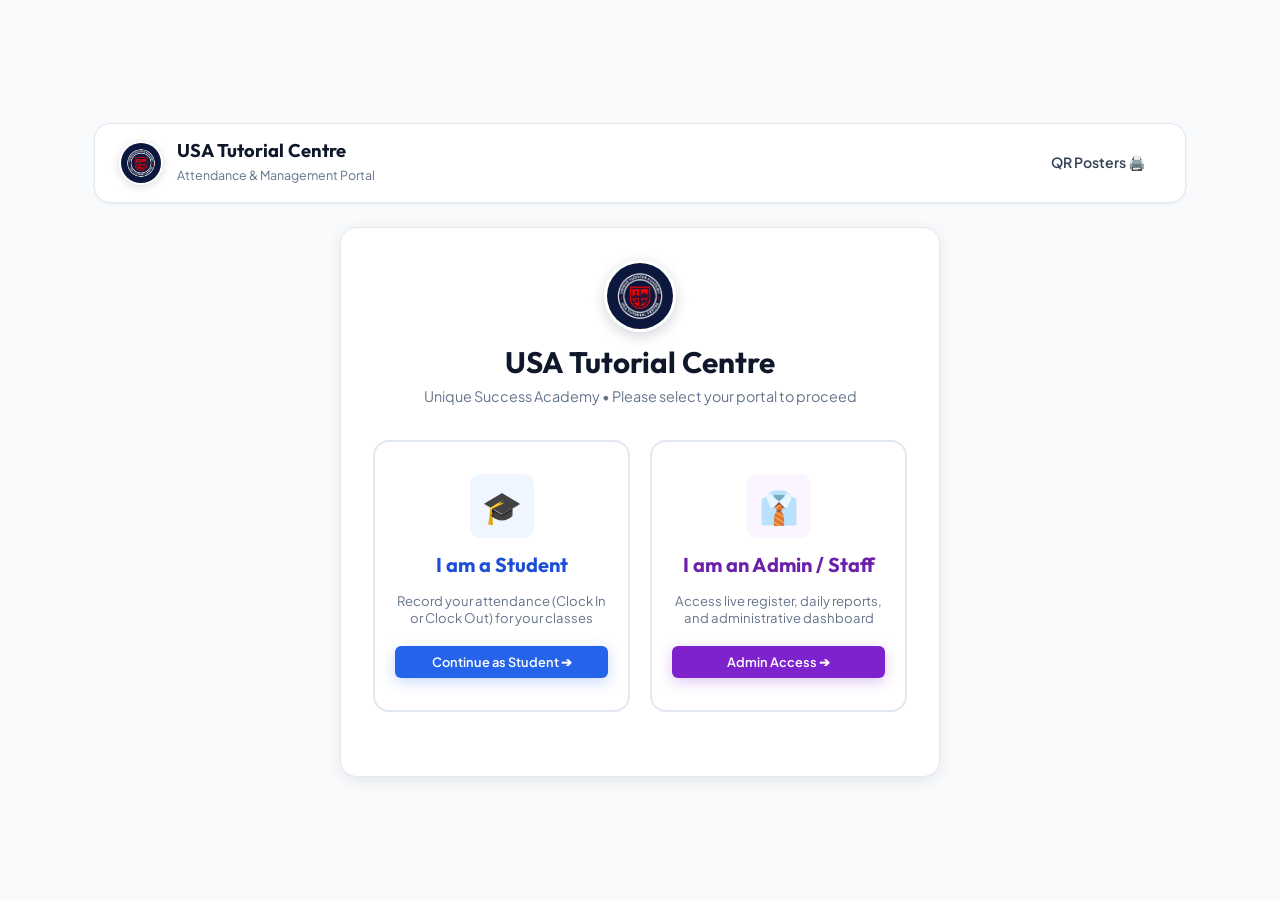
==== public/index.html @ 09212513 "feat: configure USA Tutorial Centre attendance platform for Render hosting" ====
<!DOCTYPE html>
<html lang="en">
<head>
    <meta charset="UTF-8">
    <meta name="viewport" content="width=device-width, initial-scale=1.0">
    <title>Portal Access | USA Tutorial Centre</title>
    <link rel="icon" type="image/png" href="images/logo.png">
    <link rel="stylesheet" href="css/style.css">
</head>
<body>
    <div class="app-container" style="justify-content: center; min-height: 90vh;">
        <!-- Header -->
        <header class="header-nav" style="margin-bottom: 1.5rem;">
            <div class="brand">
                <img src="images/logo.png" alt="USA Tutorial Centre" class="brand-logo-img">
                <div class="brand-info">
                    <h1 id="centreNameDisplay">USA Tutorial Centre</h1>
                    <span>Attendance & Management Portal</span>
                </div>
            </div>
            <nav class="nav-links">
                <a href="qr-posters.html" class="nav-link">QR Posters 🖨️</a>
            </nav>
        </header>

        <!-- Main Role Selection Screen -->
        <main class="clean-card" style="max-width: 600px; margin: 0 auto; width: 100%; text-align: center;">
            <div class="page-header" style="margin-bottom: 1.5rem;">
                <img src="images/logo.png" alt="USA Tutorial Centre" class="brand-logo-lg">
                <h2 class="page-title" style="font-size: 1.85rem;">USA Tutorial Centre</h2>
                <p class="page-subtitle">Unique Success Academy • Please select your portal to proceed</p>
                <div id="branchBanner" style="display: none; margin-top: 0.75rem; padding: 0.4rem 1.1rem; border-radius: 9999px; background: var(--blue-50); color: var(--blue-700); font-weight: 600; font-size: 0.88rem; border: 1px solid var(--blue-200); align-items: center; justify-content: center; gap: 0.4rem;">
                    <span>📍</span> <span id="branchBannerText">Popoola Branch</span>
                </div>
            </div>

            <div class="role-choice-grid">
                <!-- Student Role Button -->
                <div class="role-card-btn btn-student-role" id="btnStudentRole">
                    <div class="role-icon-lg" style="background: var(--blue-50); color: var(--blue-600);">
                        🎓
                    </div>
                    <div class="role-title" style="color: var(--blue-700);">I am a Student</div>
                    <div class="role-desc">Record your attendance (Clock In or Clock Out) for your classes</div>
                    <span class="btn btn-primary btn-sm" style="margin-top: 0.5rem; width: 100%;">
                        Continue as Student ➔
                    </span>
                </div>

                <!-- Staff Role Button -->
                <div class="role-card-btn btn-staff-role" id="btnStaffRole">
                    <div class="role-icon-lg" style="background: var(--purple-50); color: var(--purple-700);">
                        👔
                    </div>
                    <div class="role-title" style="color: var(--purple-800);">I am an Admin / Staff</div>
                    <div class="role-desc">Access live register, daily reports, and administrative dashboard</div>
                    <span class="btn btn-purple btn-sm" style="margin-top: 0.5rem; width: 100%;">
                        Admin Access ➔
                    </span>
                </div>
            </div>

            <!-- Student Action Choice Modal (Clock-In vs Clock-Out) -->
            <div id="studentChoiceModal" class="modal-backdrop">
                <div class="modal-content" style="text-align: center;">
                    <div class="modal-header">
                        <h3 class="modal-title">Student Attendance</h3>
                        <button type="button" class="modal-close" id="closeStudentModal">&times;</button>
                    </div>
                    <p style="color: var(--text-muted); font-size: 0.88rem; margin-bottom: 1.5rem;">
                        Are you arriving at USA Tutorial Centre or heading home?
                    </p>
                    <div style="display: flex; flex-direction: column; gap: 0.85rem;">
                        <a href="clock-in.html" id="linkClockIn" class="btn btn-clockin btn-block" style="font-size: 1rem; padding: 0.85rem;">
                            🟢 Clock In (Arrival)
                        </a>
                        <a href="clock-out.html" id="linkClockOut" class="btn btn-clockout btn-block" style="font-size: 1rem; padding: 0.85rem;">
                            🔴 Clock Out (Departure)
                        </a>
                    </div>
                </div>
            </div>

            <!-- Admin / Staff Login & Password Setup Modal -->
            <div id="staffModal" class="modal-backdrop">
                <div class="modal-content" style="text-align: left;">
                    <div class="modal-header">
                        <div style="display: flex; align-items: center; gap: 0.65rem;">
                            <img src="images/logo.png" alt="Logo" style="width: 32px; height: 32px; border-radius: 50%; object-fit: cover;">
                            <h3 class="modal-title" style="color: var(--purple-800); font-size: 1.15rem;">Admin Access</h3>
                        </div>
                        <button type="button" class="modal-close" id="closeStaffModal">&times;</button>
                    </div>

                    <!-- Setup Banner (Shown if no admin exists yet) -->
                    <div id="setupBanner" class="badge-setup" style="display: none; width: 100%; justify-content: center;">
                        <span>🔒 Setup Required: Create your Admin password below</span>
                    </div>

                    <!-- Tabs: Sign In vs Create Password -->
                    <div class="auth-tabs" id="authTabs">
                        <button type="button" class="auth-tab-btn active" id="tabSignIn">Sign In</button>
                        <button type="button" class="auth-tab-btn" id="tabCreatePassword">Create Admin Password</button>
                    </div>

                    <div id="staffError" class="alert alert-danger" style="display: none;"></div>
                    <div id="staffSuccess" class="alert alert-success" style="display: none;"></div>

                    <!-- TAB 1: Sign In Form -->
                    <form id="staffLoginForm">
                        <div class="form-group">
                            <label class="form-label" for="staffUsername">Username or Full Name</label>
                            <input type="text" id="staffUsername" class="form-control" placeholder="e.g. admin" required autofocus>
                        </div>

                        <div class="form-group">
                            <label class="form-label" for="staffPassword">Password</label>
                            <div class="password-input-wrap">
                                <input type="password" id="staffPassword" class="form-control" placeholder="Enter your password" required>
                                <button type="button" class="password-toggle-btn" id="toggleLoginPass" title="Show / hide password">👁️</button>
                            </div>
                        </div>

                        <button type="submit" id="staffSubmitBtn" class="btn btn-purple btn-block" style="margin-top: 1.25rem;">
                            Sign In to Dashboard ➔
                        </button>
                    </form>

                    <!-- TAB 2: Create Admin Password Form -->
                    <form id="createPasswordForm" style="display: none;">
                        <p style="font-size: 0.82rem; color: var(--text-muted); margin-bottom: 1rem;">
                            Set up your administrator credentials to securely access the USA Tutorial Centre dashboard.
                        </p>

                        <div class="form-group">
                            <label class="form-label" for="createFullName">Administrator Full Name</label>
                            <input type="text" id="createFullName" class="form-control" placeholder="e.g. Eleanor Vance" required>
                        </div>

                        <div class="form-group">
                            <label class="form-label" for="createUsername">Choose Admin Username</label>
                            <input type="text" id="createUsername" class="form-control" placeholder="e.g. admin" required minlength="3">
                        </div>

                        <div class="form-group">
                            <label class="form-label" for="createPassword">Create Password (Min. 6 characters)</label>
                            <div class="password-input-wrap">
                                <input type="password" id="createPassword" class="form-control" placeholder="Create a strong password" required minlength="6">
                                <button type="button" class="password-toggle-btn" id="toggleCreatePass" title="Show / hide password">👁️</button>
                            </div>
                            <div class="password-help-text">Password must be at least 6 characters.</div>
                        </div>

                        <div class="form-group">
                            <label class="form-label" for="createRole">Role</label>
                            <select id="createRole" class="form-control" required>
                                <option value="Director">Director / Principal</option>
                                <option value="Admin">Administrator</option>
                                <option value="Secretary">Secretary</option>
                            </select>
                        </div>

                        <button type="submit" id="createSubmitBtn" class="btn btn-purple btn-block" style="margin-top: 1.25rem;">
                            Create Password & Access Dashboard ➔
                        </button>
                    </form>
                </div>
            </div>
        </main>
    </div>

    <script>
        document.addEventListener("DOMContentLoaded", () => {
            const btnStudentRole = document.getElementById("btnStudentRole");
            const btnStaffRole = document.getElementById("btnStaffRole");
            const studentChoiceModal = document.getElementById("studentChoiceModal");
            const closeStudentModal = document.getElementById("closeStudentModal");
            const staffModal = document.getElementById("staffModal");
            const closeStaffModal = document.getElementById("closeStaffModal");
            const staffLoginForm = document.getElementById("staffLoginForm");
            const createPasswordForm = document.getElementById("createPasswordForm");
            const staffError = document.getElementById("staffError");
            const staffSuccess = document.getElementById("staffSuccess");
            const staffSubmitBtn = document.getElementById("staffSubmitBtn");
            const createSubmitBtn = document.getElementById("createSubmitBtn");
            const centreNameDisplay = document.getElementById("centreNameDisplay");
            const setupBanner = document.getElementById("setupBanner");

            const tabSignIn = document.getElementById("tabSignIn");
            const tabCreatePassword = document.getElementById("tabCreatePassword");
            const toggleLoginPass = document.getElementById("toggleLoginPass");
            const toggleCreatePass = document.getElementById("toggleCreatePass");
            const staffPassword = document.getElementById("staffPassword");
            const createPassword = document.getElementById("createPassword");

            let hasAdminAccount = false;

            // Password eye toggles
            function setupPasswordToggle(btn, input) {
                btn.addEventListener("click", () => {
                    if (input.type === "password") {
                        input.type = "text";
                        btn.textContent = "🙈";
                    } else {
                        input.type = "password";
                        btn.textContent = "👁️";
                    }
                });
            }
            setupPasswordToggle(toggleLoginPass, staffPassword);
            setupPasswordToggle(toggleCreatePass, createPassword);

            // Tab switching
            function switchTab(tab) {
                clearAlerts();
                if (tab === "signin") {
                    tabSignIn.classList.add("active");
                    tabCreatePassword.classList.remove("active");
                    staffLoginForm.style.display = "block";
                    createPasswordForm.style.display = "none";
                    document.getElementById("staffUsername").focus();
                } else {
                    tabCreatePassword.classList.add("active");
                    tabSignIn.classList.remove("active");
                    createPasswordForm.style.display = "block";
                    staffLoginForm.style.display = "none";
                    document.getElementById("createFullName").focus();
                }
            }
            tabSignIn.addEventListener("click", () => switchTab("signin"));
            tabCreatePassword.addEventListener("click", () => switchTab("create"));

            function getApiUrl(endpoint) {
                if (!endpoint.startsWith('/')) endpoint = '/' + endpoint;
                if (window.location.port === "5000") return endpoint;
                const host = window.location.hostname && window.location.hostname !== "" ? window.location.hostname : "127.0.0.1";
                return `http://${host}:5000${endpoint}`;
            }

            // Check admin status
            async function checkAdminStatus() {
                try {
                    const res = await fetch(getApiUrl("/api/admin/auth-status"));
                    const data = await res.json();
                    hasAdminAccount = data.has_admin;
                    if (data.centre_name && centreNameDisplay) {
                        centreNameDisplay.textContent = data.centre_name;
                    }
                    if (!hasAdminAccount) {
                        setupBanner.style.display = "flex";
                        switchTab("create");
                    } else {
                        setupBanner.style.display = "none";
                        switchTab("signin");
                    }
                } catch (e) {
                    console.error("Failed checking auth status:", e);
                }
            }
            checkAdminStatus();

            // Handle branch from QR Code scan
            const urlParams = new URLSearchParams(window.location.search);
            const branchParam = urlParams.get("branch");
            if (branchParam) {
                localStorage.setItem("tutorial_student_branch", branchParam);
                const branchBanner = document.getElementById("branchBanner");
                const branchBannerText = document.getElementById("branchBannerText");
                if (branchBanner && branchBannerText) {
                    branchBannerText.textContent = `Welcome to ${branchParam}`;
                    branchBanner.style.display = "inline-flex";
                }
                const linkClockIn = document.getElementById("linkClockIn");
                const linkClockOut = document.getElementById("linkClockOut");
                if (linkClockIn) linkClockIn.href = `clock-in.html?branch=${encodeURIComponent(branchParam)}`;
                if (linkClockOut) linkClockOut.href = `clock-out.html?branch=${encodeURIComponent(branchParam)}`;
            }

            function clearAlerts() {
                staffError.style.display = "none";
                staffSuccess.style.display = "none";
            }

            function showError(msg) {
                staffError.textContent = msg;
                staffError.style.display = "flex";
                staffSuccess.style.display = "none";
            }

            function showSuccess(msg) {
                staffSuccess.textContent = msg;
                staffSuccess.style.display = "flex";
                staffError.style.display = "none";
            }

            // Modals
            btnStudentRole.addEventListener("click", () => {
                studentChoiceModal.classList.add("open");
            });

            closeStudentModal.addEventListener("click", () => {
                studentChoiceModal.classList.remove("open");
            });

            btnStaffRole.addEventListener("click", () => {
                staffModal.classList.add("open");
                clearAlerts();
                checkAdminStatus();
            });

            closeStaffModal.addEventListener("click", () => {
                staffModal.classList.remove("open");
            });

            // Handle Sign In with Password
            staffLoginForm.addEventListener("submit", async (e) => {
                e.preventDefault();
                clearAlerts();
                const username = document.getElementById("staffUsername").value.trim();
                const password = staffPassword.value.trim();

                if (!username || !password) {
                    showError("Please enter your username and password.");
                    return;
                }

                staffSubmitBtn.disabled = true;
                staffSubmitBtn.textContent = "Verifying Password...";

                try {
                    const res = await fetch(getApiUrl("/api/admin/login"), {
                        method: "POST",
                        headers: { "Content-Type": "application/json" },
                        body: JSON.stringify({ username, password })
                    });

                    const data = await res.json();
                    if (res.ok && data.success) {
                        sessionStorage.setItem("admin_auth_token", data.token);
                        sessionStorage.setItem("staff_name", data.staff_name);
                        sessionStorage.setItem("staff_role", data.staff_role);
                        sessionStorage.setItem("admin_username", data.username || username);
                        window.location.href = "admin.html";
                    } else {
                        showError(data.message || "Invalid username or password.");
                        staffSubmitBtn.disabled = false;
                        staffSubmitBtn.textContent = "Sign In to Dashboard ➔";
                    }
                } catch (err) {
                    console.error("Login error:", err);
                    showError("Could not connect to backend server. Ensure 'py server.py' is running on port 5000.");
                    staffSubmitBtn.disabled = false;
                    staffSubmitBtn.textContent = "Sign In to Dashboard ➔";
                }
            });

            // Handle Create Admin Password
            createPasswordForm.addEventListener("submit", async (e) => {
                e.preventDefault();
                clearAlerts();
                const full_name = document.getElementById("createFullName").value.trim();
                const username = document.getElementById("createUsername").value.trim();
                const password = createPassword.value.trim();
                const role = document.getElementById("createRole").value.trim();

                if (!full_name || !username || !password) {
                    showError("Please complete all fields.");
                    return;
                }

                if (password.length < 6) {
                    showError("Password must be at least 6 characters long.");
                    return;
                }

                createSubmitBtn.disabled = true;
                createSubmitBtn.textContent = "Creating Password...";

                try {
                    const res = await fetch(getApiUrl("/api/admin/create-password"), {
                        method: "POST",
                        headers: { "Content-Type": "application/json" },
                        body: JSON.stringify({ full_name, username, password, role })
                    });

                    const data = await res.json();
                    if (res.ok && data.success) {
                        showSuccess("Password created! Logging you in...");
                        sessionStorage.setItem("admin_auth_token", data.token);
                        sessionStorage.setItem("staff_name", data.staff_name);
                        sessionStorage.setItem("staff_role", data.staff_role);
                        sessionStorage.setItem("admin_username", data.username || username);
                        setTimeout(() => {
                            window.location.href = "admin.html";
                        }, 800);
                    } else {
                        showError(data.message || "Failed to create admin password.");
                        createSubmitBtn.disabled = false;
                        createSubmitBtn.textContent = "Create Password & Access Dashboard ➔";
                    }
                } catch (err) {
                    console.error("Create password error:", err);
                    showError("Could not connect to backend server. Ensure 'py server.py' is running on port 5000.");
                    createSubmitBtn.disabled = false;
                    createSubmitBtn.textContent = "Create Password & Access Dashboard ➔";
                }
            });
        });
    </script>
</body>
</html>
---- public/css/style.css ----
/* ==========================================================================
   TUTORIAL CENTRE ATTENDANCE SYSTEM - CLEAN PROFESSIONAL DESIGN
   Clean Palette: White, Royal Blue, Imperial Purple, Classic Red & Variants
   ========================================================================== */

@import url('https://fonts.googleapis.com/css2?family=Outfit:wght@400;500;600;700;800&family=Plus+Jakarta+Sans:wght@400;500;600;700&family=JetBrains+Mono:wght@400;600&display=swap');

:root {
    /* Base Neutral Palette */
    --bg-page: #f8fafc;
    --bg-surface: #ffffff;
    --bg-subtle: #f1f5f9;
    --bg-muted: #e2e8f0;
    
    /* Text Colors */
    --text-main: #0f172a;
    --text-body: #334155;
    --text-muted: #64748b;
    --text-light: #ffffff;

    /* Blue Variants (Primary) */
    --blue-50: #eff6ff;
    --blue-100: #dbeafe;
    --blue-500: #3b82f6;
    --blue-600: #2563eb;
    --blue-700: #1d4ed8;
    --blue-900: #1e3a8a;
    --primary: var(--blue-600);
    --primary-hover: var(--blue-700);
    --primary-bg: var(--blue-50);

    /* Purple Variants (Secondary / Staff / Accents) */
    --purple-50: #faf5ff;
    --purple-100: #f3e8ff;
    --purple-500: #a855f7;
    --purple-600: #9333ea;
    --purple-700: #7e22ce;
    --purple-800: #6b21a8;
    --purple-900: #581c87;
    --purple-accent: var(--purple-700);

    /* Red Variants (Clock-Out / Actions) */
    --red-50: #fef2f2;
    --red-100: #fee2e2;
    --red-500: #ef4444;
    --red-600: #dc2626;
    --red-700: #b91c1c;
    --danger: var(--red-600);
    --danger-hover: var(--red-700);

    /* Borders & Shadows */
    --border-color: #e2e8f0;
    --border-focus: var(--blue-600);
    --shadow-sm: 0 1px 3px rgba(15, 23, 42, 0.06);
    --shadow-md: 0 4px 16px rgba(15, 23, 42, 0.08);
    --shadow-lg: 0 10px 30px rgba(15, 23, 42, 0.12);
    --shadow-blue: 0 4px 14px rgba(37, 99, 235, 0.25);
    --shadow-red: 0 4px 14px rgba(220, 38, 38, 0.25);
    --shadow-purple: 0 4px 14px rgba(126, 34, 206, 0.25);

    /* Radii & Typography */
    --radius-sm: 6px;
    --radius-md: 10px;
    --radius-lg: 16px;
    --radius-full: 9999px;

    --font-heading: 'Outfit', sans-serif;
    --font-body: 'Plus Jakarta Sans', -apple-system, BlinkMacSystemFont, sans-serif;
    --font-mono: 'JetBrains Mono', monospace;

    --transition: 0.2s cubic-bezier(0.4, 0, 0.2, 1);
}

/* Reset & Global */
*, *::before, *::after {
    box-sizing: border-box;
    margin: 0;
    padding: 0;
}

body {
    font-family: var(--font-body);
    background-color: var(--bg-page);
    color: var(--text-body);
    min-height: 100vh;
    display: flex;
    flex-direction: column;
    line-height: 1.5;
    -webkit-font-smoothing: antialiased;
}

/* App Container */
.app-container {
    width: 100%;
    max-width: 1140px;
    margin: 0 auto;
    padding: 1.5rem;
    flex: 1;
    display: flex;
    flex-direction: column;
}

.portal-container {
    max-width: 480px;
    margin: auto;
    width: 100%;
    padding: 1rem 0;
}

/* Header Navbar */
.header-nav {
    display: flex;
    justify-content: space-between;
    align-items: center;
    padding: 1rem 1.5rem;
    background: var(--bg-surface);
    border: 1px solid var(--border-color);
    border-radius: var(--radius-lg);
    box-shadow: var(--shadow-sm);
    margin-bottom: 2rem;
}

.brand {
    display: flex;
    align-items: center;
    gap: 0.85rem;
    text-decoration: none;
    color: var(--text-main);
}

.brand-icon {
    width: 40px;
    height: 40px;
    border-radius: var(--radius-md);
    background: var(--blue-600);
    color: var(--text-light);
    display: flex;
    align-items: center;
    justify-content: center;
    font-size: 1.25rem;
    font-weight: bold;
}

.brand-info h1 {
    font-family: var(--font-heading);
    font-size: 1.15rem;
    font-weight: 700;
    color: var(--text-main);
    line-height: 1.2;
}

.brand-info span {
    font-size: 0.78rem;
    color: var(--text-muted);
}

.nav-links {
    display: flex;
    align-items: center;
    gap: 0.6rem;
}

.nav-link {
    color: var(--text-body);
    text-decoration: none;
    font-size: 0.88rem;
    font-weight: 600;
    padding: 0.5rem 0.9rem;
    border-radius: var(--radius-md);
    transition: var(--transition);
    border: 1px solid transparent;
}

.nav-link:hover {
    background: var(--blue-50);
    color: var(--blue-700);
}

.nav-link.badge-admin {
    background: var(--purple-50);
    color: var(--purple-800);
    border: 1px solid var(--purple-100);
}

.nav-link.badge-admin:hover {
    background: var(--purple-700);
    color: var(--text-light);
}

/* Clean Cards */
.clean-card {
    background: var(--bg-surface);
    border: 1px solid var(--border-color);
    border-radius: var(--radius-lg);
    padding: 2rem;
    box-shadow: var(--shadow-md);
}

.clean-card.border-blue {
    border-top: 4px solid var(--blue-600);
}

.clean-card.border-red {
    border-top: 4px solid var(--red-600);
}

.clean-card.border-purple {
    border-top: 4px solid var(--purple-700);
}

/* Digital Clock Widget */
.clock-widget {
    background: var(--bg-surface);
    border: 1px solid var(--border-color);
    border-radius: var(--radius-md);
    padding: 1.1rem;
    text-align: center;
    margin-bottom: 1.5rem;
    box-shadow: var(--shadow-sm);
}

.digital-time {
    font-family: var(--font-mono);
    font-size: 2.1rem;
    font-weight: 700;
    color: var(--text-main);
    letter-spacing: 0.02em;
}

.digital-date {
    font-size: 0.82rem;
    color: var(--text-muted);
    font-weight: 600;
    text-transform: uppercase;
    letter-spacing: 0.05em;
    margin-top: 0.2rem;
}

.status-tag {
    display: inline-flex;
    align-items: center;
    gap: 0.4rem;
    padding: 0.25rem 0.75rem;
    border-radius: var(--radius-full);
    font-size: 0.72rem;
    font-weight: 700;
    margin-top: 0.6rem;
}

.status-tag.tag-in {
    background: var(--blue-50);
    color: var(--blue-700);
    border: 1px solid var(--blue-100);
}

.status-tag.tag-out {
    background: var(--red-50);
    color: var(--red-700);
    border: 1px solid var(--red-100);
}

/* Titles */
.page-header {
    text-align: center;
    margin-bottom: 1.75rem;
}

.page-title {
    font-family: var(--font-heading);
    font-size: 1.65rem;
    font-weight: 700;
    color: var(--text-main);
    line-height: 1.25;
}

.page-subtitle {
    font-size: 0.9rem;
    color: var(--text-muted);
    margin-top: 0.35rem;
}

/* Forms & Inputs */
.form-group {
    margin-bottom: 1.2rem;
}

.form-label {
    display: flex;
    justify-content: space-between;
    font-size: 0.85rem;
    font-weight: 600;
    color: var(--text-main);
    margin-bottom: 0.35rem;
}

.form-control {
    width: 100%;
    background: var(--bg-surface);
    border: 1px solid var(--border-color);
    border-radius: var(--radius-md);
    padding: 0.75rem 0.9rem;
    color: var(--text-main);
    font-size: 0.95rem;
    font-family: inherit;
    transition: var(--transition);
}

.form-control:focus {
    outline: none;
    border-color: var(--border-focus);
    box-shadow: 0 0 0 3px rgba(37, 99, 235, 0.15);
}

.form-control::placeholder {
    color: var(--text-muted);
}

select.form-control {
    cursor: pointer;
}

.remember-check {
    display: flex;
    align-items: center;
    gap: 0.5rem;
    font-size: 0.82rem;
    color: var(--text-muted);
    margin-bottom: 1.5rem;
    cursor: pointer;
    user-select: none;
}

.remember-check input[type="checkbox"] {
    accent-color: var(--blue-600);
    width: 15px;
    height: 15px;
}

/* Buttons */
.btn {
    display: inline-flex;
    align-items: center;
    justify-content: center;
    gap: 0.5rem;
    padding: 0.75rem 1.4rem;
    font-size: 0.92rem;
    font-weight: 600;
    font-family: var(--font-body);
    border-radius: var(--radius-md);
    border: none;
    cursor: pointer;
    text-decoration: none;
    transition: var(--transition);
    user-select: none;
}

.btn:active {
    transform: scale(0.99);
}

.btn-block {
    width: 100%;
}

.btn-primary {
    background: var(--blue-600);
    color: var(--text-light);
    box-shadow: var(--shadow-blue);
}

.btn-primary:hover {
    background: var(--blue-700);
}

.btn-purple {
    background: var(--purple-700);
    color: var(--text-light);
    box-shadow: var(--shadow-purple);
}

.btn-purple:hover {
    background: var(--purple-800);
}

.btn-clockin {
    background: var(--blue-600);
    color: var(--text-light);
    font-size: 1.05rem;
    font-weight: 700;
    padding: 0.95rem 1.4rem;
    box-shadow: var(--shadow-blue);
}

.btn-clockin:hover {
    background: var(--blue-700);
}

.btn-clockout {
    background: var(--red-600);
    color: var(--text-light);
    font-size: 1.05rem;
    font-weight: 700;
    padding: 0.95rem 1.4rem;
    box-shadow: var(--shadow-red);
}

.btn-clockout:hover {
    background: var(--red-700);
}

.btn-outline {
    background: var(--bg-surface);
    border: 1px solid var(--border-color);
    color: var(--text-body);
}

.btn-outline:hover {
    background: var(--bg-subtle);
    color: var(--text-main);
    border-color: #cbd5e1;
}

.btn-sm {
    padding: 0.4rem 0.8rem;
    font-size: 0.8rem;
    border-radius: var(--radius-sm);
}

/* Receipts & Success Displays */
.receipt-card {
    background: var(--bg-subtle);
    border: 1px solid var(--border-color);
    border-radius: var(--radius-md);
    padding: 1.25rem;
    margin: 1.25rem 0;
    text-align: left;
}

.receipt-row {
    display: flex;
    justify-content: space-between;
    align-items: center;
    padding: 0.5rem 0;
    border-bottom: 1px solid var(--border-color);
    font-size: 0.88rem;
}

.receipt-row:last-child {
    border-bottom: none;
}

.receipt-label {
    color: var(--text-muted);
}

.receipt-val {
    font-weight: 600;
    color: var(--text-main);
}

.highlight-blue {
    color: var(--blue-600);
    font-family: var(--font-mono);
}

.highlight-red {
    color: var(--red-600);
    font-family: var(--font-mono);
}

.highlight-purple {
    color: var(--purple-700);
    font-family: var(--font-mono);
    font-weight: 700;
}

/* Alerts */
.alert {
    padding: 0.85rem 1rem;
    border-radius: var(--radius-md);
    font-size: 0.86rem;
    margin-bottom: 1.2rem;
    display: flex;
    align-items: center;
    gap: 0.5rem;
}

.alert-danger {
    background: var(--red-50);
    border: 1px solid var(--red-100);
    color: var(--red-700);
}

.alert-info {
    background: var(--blue-50);
    border: 1px solid var(--blue-100);
    color: var(--blue-700);
}

.alert-purple {
    background: var(--purple-50);
    border: 1px solid var(--purple-100);
    color: var(--purple-800);
}

/* Modals */
.modal-backdrop {
    position: fixed;
    top: 0;
    left: 0;
    width: 100vw;
    height: 100vh;
    background: rgba(15, 23, 42, 0.6);
    backdrop-filter: blur(4px);
    z-index: 100;
    display: flex;
    align-items: center;
    justify-content: center;
    padding: 1rem;
    opacity: 0;
    pointer-events: none;
    transition: var(--transition);
}

.modal-backdrop.open {
    opacity: 1;
    pointer-events: auto;
}

.modal-content {
    background: var(--bg-surface);
    border: 1px solid var(--border-color);
    border-radius: var(--radius-lg);
    width: 100%;
    max-width: 440px;
    padding: 2rem;
    box-shadow: var(--shadow-lg);
}

.modal-header {
    display: flex;
    justify-content: space-between;
    align-items: center;
    margin-bottom: 1.25rem;
}

.modal-title {
    font-family: var(--font-heading);
    font-size: 1.25rem;
    color: var(--text-main);
}

.modal-close {
    background: transparent;
    border: none;
    color: var(--text-muted);
    font-size: 1.4rem;
    cursor: pointer;
    line-height: 1;
}

.modal-close:hover {
    color: var(--text-main);
}

/* Role Selector Grid */
.role-choice-grid {
    display: grid;
    grid-template-columns: 1fr 1fr;
    gap: 1.25rem;
    margin: 2rem 0;
}

.role-card-btn {
    background: var(--bg-surface);
    border: 2px solid var(--border-color);
    border-radius: var(--radius-lg);
    padding: 2rem 1.25rem;
    text-align: center;
    cursor: pointer;
    transition: var(--transition);
    display: flex;
    flex-direction: column;
    align-items: center;
    gap: 0.75rem;
}

.role-card-btn:hover {
    transform: translateY(-3px);
    box-shadow: var(--shadow-md);
}

.role-card-btn.btn-student-role:hover {
    border-color: var(--blue-600);
    background: var(--blue-50);
}

.role-card-btn.btn-staff-role:hover {
    border-color: var(--purple-700);
    background: var(--purple-50);
}

.role-icon-lg {
    width: 64px;
    height: 64px;
    border-radius: var(--radius-md);
    display: flex;
    align-items: center;
    justify-content: center;
    font-size: 2rem;
}

.role-title {
    font-family: var(--font-heading);
    font-size: 1.25rem;
    font-weight: 700;
    color: var(--text-main);
}

.role-desc {
    font-size: 0.82rem;
    color: var(--text-muted);
    line-height: 1.3;
}

/* Admin Dashboard Elements */
.staff-badge-header {
    background: var(--purple-50);
    border: 1px solid var(--purple-100);
    color: var(--purple-800);
    padding: 0.35rem 0.85rem;
    border-radius: var(--radius-full);
    font-size: 0.82rem;
    font-weight: 600;
    display: inline-flex;
    align-items: center;
    gap: 0.4rem;
}

.stats-grid {
    display: grid;
    grid-template-columns: repeat(auto-fit, minmax(220px, 1fr));
    gap: 1rem;
    margin-bottom: 1.75rem;
}

.stat-card {
    background: var(--bg-surface);
    border: 1px solid var(--border-color);
    border-radius: var(--radius-lg);
    padding: 1.25rem;
    display: flex;
    align-items: center;
    gap: 1rem;
    box-shadow: var(--shadow-sm);
}

.stat-icon {
    width: 46px;
    height: 46px;
    border-radius: var(--radius-md);
    display: flex;
    align-items: center;
    justify-content: center;
    font-size: 1.35rem;
    flex-shrink: 0;
}

.icon-inside {
    background: var(--blue-50);
    color: var(--blue-700);
    border: 1px solid var(--blue-100);
}

.icon-today {
    background: var(--purple-50);
    color: var(--purple-800);
    border: 1px solid var(--purple-100);
}

.icon-completed {
    background: var(--red-50);
    color: var(--red-700);
    border: 1px solid var(--red-100);
}

.icon-duration {
    background: #f1f5f9;
    color: #475569;
    border: 1px solid #e2e8f0;
}

.stat-info .stat-value {
    font-family: var(--font-heading);
    font-size: 1.7rem;
    font-weight: 700;
    color: var(--text-main);
    line-height: 1.1;
}

.stat-info .stat-label {
    font-size: 0.76rem;
    color: var(--text-muted);
    text-transform: uppercase;
    letter-spacing: 0.04em;
    font-weight: 600;
    margin-top: 0.2rem;
}

/* Table */
.table-controls {
    display: flex;
    flex-wrap: wrap;
    justify-content: space-between;
    align-items: center;
    gap: 0.75rem;
    margin-bottom: 1rem;
}

.table-filters {
    display: flex;
    flex-wrap: wrap;
    align-items: center;
    gap: 0.6rem;
    flex: 1;
}

.table-responsive {
    overflow-x: auto;
    border: 1px solid var(--border-color);
    border-radius: var(--radius-lg);
    background: var(--bg-surface);
    box-shadow: var(--shadow-sm);
}

.data-table {
    width: 100%;
    border-collapse: collapse;
    text-align: left;
    font-size: 0.88rem;
}

.data-table th {
    background: var(--bg-subtle);
    padding: 0.85rem 1rem;
    color: var(--text-body);
    font-weight: 700;
    text-transform: uppercase;
    letter-spacing: 0.04em;
    font-size: 0.72rem;
    border-bottom: 1px solid var(--border-color);
}

.data-table td {
    padding: 0.85rem 1rem;
    border-bottom: 1px solid var(--border-color);
    color: var(--text-body);
    vertical-align: middle;
}

.data-table tr:hover td {
    background: var(--bg-subtle);
}

.badge-branch {
    display: inline-block;
    background: var(--blue-50);
    color: var(--blue-700);
    border: 1px solid var(--blue-100);
    padding: 0.2rem 0.5rem;
    border-radius: var(--radius-sm);
    font-size: 0.75rem;
    font-weight: 600;
}

.badge-status-in {
    background: var(--blue-50);
    color: var(--blue-700);
    border: 1px solid var(--blue-100);
    padding: 0.2rem 0.55rem;
    border-radius: var(--radius-full);
    font-size: 0.72rem;
    font-weight: 700;
}

.badge-status-out {
    background: var(--red-50);
    color: var(--red-700);
    border: 1px solid var(--red-100);
    padding: 0.2rem 0.55rem;
    border-radius: var(--radius-full);
    font-size: 0.72rem;
    font-weight: 700;
}

.time-mono {
    font-family: var(--font-mono);
    font-size: 0.82rem;
}

/* Printable Posters */
.posters-preview-grid {
    display: grid;
    grid-template-columns: repeat(auto-fit, minmax(340px, 1fr));
    gap: 1.75rem;
    margin: 1.5rem 0;
}

.poster-frame {
    background: #ffffff;
    color: #0f172a;
    border-radius: var(--radius-lg);
    padding: 2.5rem 2rem;
    text-align: center;
    border: 6px solid #e2e8f0;
    box-shadow: var(--shadow-md);
    display: flex;
    flex-direction: column;
    align-items: center;
    justify-content: space-between;
    min-height: 500px;
}

.poster-frame.poster-in {
    border-color: var(--blue-600);
}

.poster-frame.poster-out {
    border-color: var(--red-600);
}

.poster-top-banner {
    display: inline-block;
    padding: 0.4rem 1.2rem;
    border-radius: var(--radius-full);
    font-size: 0.8rem;
    font-weight: 800;
    letter-spacing: 0.08em;
    text-transform: uppercase;
    margin-bottom: 0.75rem;
}

.poster-frame.poster-in .poster-top-banner {
    background: var(--blue-50);
    color: var(--blue-700);
}

.poster-frame.poster-out .poster-top-banner {
    background: var(--red-50);
    color: var(--red-700);
}

.poster-centre-title {
    font-family: var(--font-heading);
    font-size: 1.5rem;
    font-weight: 800;
    color: #0f172a;
    margin-bottom: 0.25rem;
}

.poster-main-action {
    font-family: var(--font-heading);
    font-size: 2rem;
    font-weight: 900;
    margin-bottom: 1rem;
}

.poster-frame.poster-in .poster-main-action {
    color: var(--blue-600);
}

.poster-frame.poster-out .poster-main-action {
    color: var(--red-600);
}

.poster-qr-container {
    background: #ffffff;
    padding: 1rem;
    border-radius: var(--radius-md);
    border: 2px dashed #cbd5e1;
    display: inline-block;
    margin: 0.75rem 0;
}

.poster-instructions {
    font-size: 0.9rem;
    font-weight: 600;
    color: #475569;
    max-width: 280px;
}

.poster-url-hint {
    margin-top: 0.4rem;
    font-family: var(--font-mono);
    font-size: 0.72rem;
    color: #94a3b8;
}

@media print {
    body {
        background: #ffffff !important;
    }
    .header-nav, .no-print {
        display: none !important;
    }
    .app-container {
        padding: 0 !important;
        max-width: 100% !important;
    }
    .posters-preview-grid {
        display: block !important;
    }
    .poster-frame {
        box-shadow: none !important;
        page-break-after: always;
        min-height: 92vh !important;
        border-width: 10px !important;
        margin-bottom: 2rem;
    }
}

@media (max-width: 768px) {
    .role-choice-grid {
        grid-template-columns: 1fr;
    }
    .header-nav {
        flex-direction: column;
        gap: 0.75rem;
        text-align: center;
    }
    .table-controls, .table-filters {
        flex-direction: column;
        align-items: stretch;
    }
}

/* ==========================================================================
   OFFICIAL SCHOOL LOGO & BRANDING
   ========================================================================== */
.brand-logo-img {
    width: 44px;
    height: 44px;
    border-radius: var(--radius-full);
    object-fit: cover;
    border: 2px solid #ffffff;
    box-shadow: 0 2px 8px rgba(15, 23, 42, 0.15);
    background: #0d1b2a;
    flex-shrink: 0;
    transition: transform var(--transition);
}

.brand:hover .brand-logo-img {
    transform: scale(1.05);
}

.brand-logo-lg {
    width: 72px;
    height: 72px;
    border-radius: var(--radius-full);
    object-fit: cover;
    margin: 0 auto 0.75rem auto;
    display: block;
    border: 3px solid #ffffff;
    box-shadow: 0 4px 14px rgba(15, 23, 42, 0.18);
    background: #0d1b2a;
}

.poster-logo {
    width: 80px;
    height: 80px;
    border-radius: var(--radius-full);
    object-fit: cover;
    margin: 0.25rem auto 0.6rem auto;
    display: block;
    border: 3px solid #ffffff;
    box-shadow: 0 4px 10px rgba(0, 0, 0, 0.12);
    background: #0d1b2a;
}

/* ==========================================================================
   PASSWORD & AUTHENTICATION CONTROLS
   ========================================================================== */
.password-input-wrap {
    position: relative;
    display: flex;
    align-items: center;
    width: 100%;
}

.password-input-wrap input {
    padding-right: 2.75rem;
}

.password-toggle-btn {
    position: absolute;
    right: 0.5rem;
    background: transparent;
    border: none;
    cursor: pointer;
    font-size: 1.15rem;
    color: var(--text-muted);
    padding: 0.35rem 0.5rem;
    display: flex;
    align-items: center;
    justify-content: center;
    border-radius: var(--radius-sm);
    transition: color var(--transition), background-color var(--transition);
    user-select: none;
}

.password-toggle-btn:hover {
    color: var(--text-main);
    background: var(--bg-muted);
}

.auth-tabs {
    display: flex;
    gap: 0.5rem;
    margin-bottom: 1.25rem;
    border-bottom: 1px solid var(--border-color);
    padding-bottom: 0.4rem;
}

.auth-tab-btn {
    flex: 1;
    background: transparent;
    border: none;
    padding: 0.6rem 0.85rem;
    font-size: 0.88rem;
    font-weight: 600;
    color: var(--text-muted);
    cursor: pointer;
    border-radius: var(--radius-sm);
    transition: all var(--transition);
    text-align: center;
}

.auth-tab-btn:hover {
    color: var(--purple-800);
    background: var(--purple-50);
}

.auth-tab-btn.active {
    color: var(--purple-900);
    background: var(--purple-100);
    border-bottom: 2px solid var(--purple-700);
}

.password-help-text {
    font-size: 0.76rem;
    color: var(--text-muted);
    margin-top: 0.35rem;
    line-height: 1.35;
}

.badge-setup {
    display: inline-flex;
    align-items: center;
    gap: 0.35rem;
    background: #fef3c7;
    color: #92400e;
    font-size: 0.75rem;
    font-weight: 600;
    padding: 0.25rem 0.6rem;
    border-radius: var(--radius-full);
    border: 1px solid #fde68a;
    margin-bottom: 0.75rem;
}

/* Quick 1-Tap Attendance Styles */
.quick-card {
    text-align: center;
}

.student-avatar-circle {
    width: 68px;
    height: 68px;
    border-radius: 50%;
    margin: 0 auto 0.85rem auto;
    display: flex;
    align-items: center;
    justify-content: center;
    font-size: 1.65rem;
    font-weight: 700;
    font-family: var(--font-heading);
}

.avatar-blue {
    background: var(--blue-50);
    border: 2px solid var(--blue-500);
    color: var(--blue-700);
}

.avatar-red {
    background: var(--red-50);
    border: 2px solid var(--red-500);
    color: var(--red-700);
}

.badge-profile-saved {
    display: inline-flex;
    align-items: center;
    gap: 0.35rem;
    background: #f0fdf4;
    color: #166534;
    border: 1px solid #bbf7d0;
    font-size: 0.76rem;
    font-weight: 600;
    padding: 0.25rem 0.75rem;
    border-radius: var(--radius-full);
    margin-bottom: 0.5rem;
    text-transform: uppercase;
    letter-spacing: 0.04em;
}

.btn-onetap-clockin {
    background: linear-gradient(135deg, var(--blue-600) 0%, var(--blue-700) 100%);
    color: #ffffff;
    font-size: 1.22rem;
    font-weight: 700;
    padding: 1.1rem 1.5rem;
    border-radius: var(--radius-md);
    box-shadow: 0 6px 20px rgba(37, 99, 235, 0.32);
    display: flex;
    align-items: center;
    justify-content: center;
    gap: 0.65rem;
    cursor: pointer;
    border: none;
    width: 100%;
    transition: all var(--transition);
}

.btn-onetap-clockin:hover {
    transform: translateY(-2px);
    box-shadow: 0 8px 24px rgba(37, 99, 235, 0.42);
    background: linear-gradient(135deg, var(--blue-700) 0%, var(--blue-900) 100%);
}

.btn-onetap-clockout {
    background: linear-gradient(135deg, var(--red-600) 0%, var(--red-700) 100%);
    color: #ffffff;
    font-size: 1.22rem;
    font-weight: 700;
    padding: 1.1rem 1.5rem;
    border-radius: var(--radius-md);
    box-shadow: 0 6px 20px rgba(220, 38, 38, 0.32);
    display: flex;
    align-items: center;
    justify-content: center;
    gap: 0.65rem;
    cursor: pointer;
    border: none;
    width: 100%;
    transition: all var(--transition);
}

.btn-onetap-clockout:hover {
    transform: translateY(-2px);
    box-shadow: 0 8px 24px rgba(220, 38, 38, 0.42);
    background: linear-gradient(135deg, var(--red-700) 0%, #991b1b 100%);
}
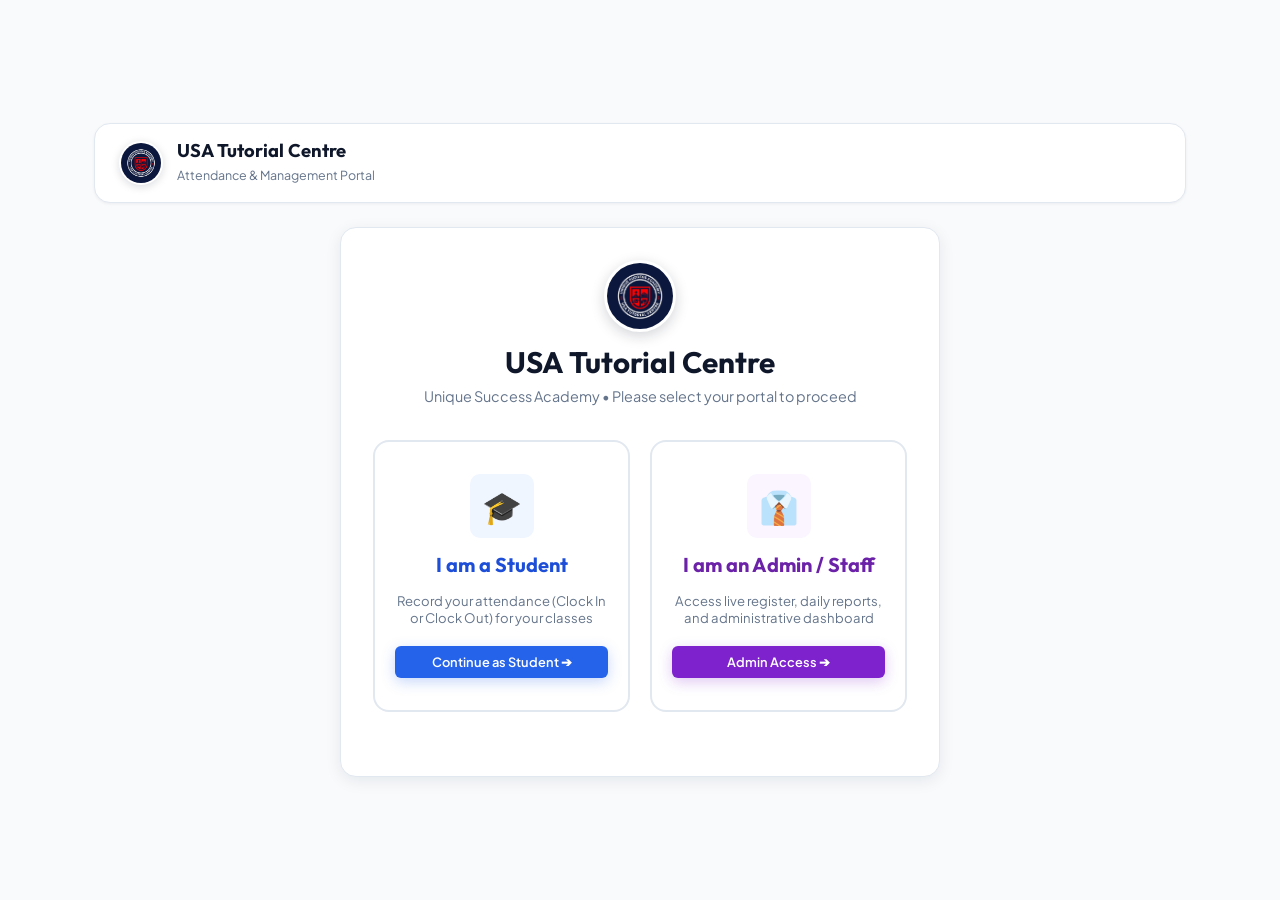
==== commit 5e6c5178: "index" ====
--- a/public/index.html
+++ b/public/index.html
@@ -1,5 +1,6 @@
 <!DOCTYPE html>
 <html lang="en">
+
 <head>
     <meta charset="UTF-8">
     <meta name="viewport" content="width=device-width, initial-scale=1.0">
@@ -7,6 +8,7 @@
     <link rel="icon" type="image/png" href="images/logo.png">
     <link rel="stylesheet" href="css/style.css">
 </head>
+
 <body>
     <div class="app-container" style="justify-content: center; min-height: 90vh;">
         <!-- Header -->
@@ -18,9 +20,9 @@
                     <span>Attendance & Management Portal</span>
                 </div>
             </div>
-            <nav class="nav-links">
+            <!-- <nav class="nav-links">
                 <a href="qr-posters.html" class="nav-link">QR Posters 🖨️</a>
-            </nav>
+            </nav> -->
         </header>
 
         <!-- Main Role Selection Screen -->
@@ -29,7 +31,8 @@
                 <img src="images/logo.png" alt="USA Tutorial Centre" class="brand-logo-lg">
                 <h2 class="page-title" style="font-size: 1.85rem;">USA Tutorial Centre</h2>
                 <p class="page-subtitle">Unique Success Academy • Please select your portal to proceed</p>
-                <div id="branchBanner" style="display: none; margin-top: 0.75rem; padding: 0.4rem 1.1rem; border-radius: 9999px; background: var(--blue-50); color: var(--blue-700); font-weight: 600; font-size: 0.88rem; border: 1px solid var(--blue-200); align-items: center; justify-content: center; gap: 0.4rem;">
+                <div id="branchBanner"
+                    style="display: none; margin-top: 0.75rem; padding: 0.4rem 1.1rem; border-radius: 9999px; background: var(--blue-50); color: var(--blue-700); font-weight: 600; font-size: 0.88rem; border: 1px solid var(--blue-200); align-items: center; justify-content: center; gap: 0.4rem;">
                     <span>📍</span> <span id="branchBannerText">Popoola Branch</span>
                 </div>
             </div>
@@ -71,10 +74,12 @@
                         Are you arriving at USA Tutorial Centre or heading home?
                     </p>
                     <div style="display: flex; flex-direction: column; gap: 0.85rem;">
-                        <a href="clock-in.html" id="linkClockIn" class="btn btn-clockin btn-block" style="font-size: 1rem; padding: 0.85rem;">
+                        <a href="clock-in.html" id="linkClockIn" class="btn btn-clockin btn-block"
+                            style="font-size: 1rem; padding: 0.85rem;">
                             🟢 Clock In (Arrival)
                         </a>
-                        <a href="clock-out.html" id="linkClockOut" class="btn btn-clockout btn-block" style="font-size: 1rem; padding: 0.85rem;">
+                        <a href="clock-out.html" id="linkClockOut" class="btn btn-clockout btn-block"
+                            style="font-size: 1rem; padding: 0.85rem;">
                             🔴 Clock Out (Departure)
                         </a>
                     </div>
@@ -86,14 +91,17 @@
                 <div class="modal-content" style="text-align: left;">
                     <div class="modal-header">
                         <div style="display: flex; align-items: center; gap: 0.65rem;">
-                            <img src="images/logo.png" alt="Logo" style="width: 32px; height: 32px; border-radius: 50%; object-fit: cover;">
-                            <h3 class="modal-title" style="color: var(--purple-800); font-size: 1.15rem;">Admin Access</h3>
+                            <img src="images/logo.png" alt="Logo"
+                                style="width: 32px; height: 32px; border-radius: 50%; object-fit: cover;">
+                            <h3 class="modal-title" style="color: var(--purple-800); font-size: 1.15rem;">Admin Access
+                            </h3>
                         </div>
                         <button type="button" class="modal-close" id="closeStaffModal">&times;</button>
                     </div>
 
                     <!-- Setup Banner (Shown if no admin exists yet) -->
-                    <div id="setupBanner" class="badge-setup" style="display: none; width: 100%; justify-content: center;">
+                    <div id="setupBanner" class="badge-setup"
+                        style="display: none; width: 100%; justify-content: center;">
                         <span>🔒 Setup Required: Create your Admin password below</span>
                     </div>
 
@@ -110,18 +118,22 @@
                     <form id="staffLoginForm">
                         <div class="form-group">
                             <label class="form-label" for="staffUsername">Username or Full Name</label>
-                            <input type="text" id="staffUsername" class="form-control" placeholder="e.g. admin" required autofocus>
+                            <input type="text" id="staffUsername" class="form-control" placeholder="e.g. admin" required
+                                autofocus>
                         </div>
 
                         <div class="form-group">
                             <label class="form-label" for="staffPassword">Password</label>
                             <div class="password-input-wrap">
-                                <input type="password" id="staffPassword" class="form-control" placeholder="Enter your password" required>
-                                <button type="button" class="password-toggle-btn" id="toggleLoginPass" title="Show / hide password">👁️</button>
+                                <input type="password" id="staffPassword" class="form-control"
+                                    placeholder="Enter your password" required>
+                                <button type="button" class="password-toggle-btn" id="toggleLoginPass"
+                                    title="Show / hide password">👁️</button>
                             </div>
                         </div>
 
-                        <button type="submit" id="staffSubmitBtn" class="btn btn-purple btn-block" style="margin-top: 1.25rem;">
+                        <button type="submit" id="staffSubmitBtn" class="btn btn-purple btn-block"
+                            style="margin-top: 1.25rem;">
                             Sign In to Dashboard ➔
                         </button>
                     </form>
@@ -134,19 +146,23 @@
 
                         <div class="form-group">
                             <label class="form-label" for="createFullName">Administrator Full Name</label>
-                            <input type="text" id="createFullName" class="form-control" placeholder="e.g. Eleanor Vance" required>
+                            <input type="text" id="createFullName" class="form-control" placeholder="e.g. Eleanor Vance"
+                                required>
                         </div>
 
                         <div class="form-group">
                             <label class="form-label" for="createUsername">Choose Admin Username</label>
-                            <input type="text" id="createUsername" class="form-control" placeholder="e.g. admin" required minlength="3">
+                            <input type="text" id="createUsername" class="form-control" placeholder="e.g. admin"
+                                required minlength="3">
                         </div>
 
                         <div class="form-group">
                             <label class="form-label" for="createPassword">Create Password (Min. 6 characters)</label>
                             <div class="password-input-wrap">
-                                <input type="password" id="createPassword" class="form-control" placeholder="Create a strong password" required minlength="6">
-                                <button type="button" class="password-toggle-btn" id="toggleCreatePass" title="Show / hide password">👁️</button>
+                                <input type="password" id="createPassword" class="form-control"
+                                    placeholder="Create a strong password" required minlength="6">
+                                <button type="button" class="password-toggle-btn" id="toggleCreatePass"
+                                    title="Show / hide password">👁️</button>
                             </div>
                             <div class="password-help-text">Password must be at least 6 characters.</div>
                         </div>
@@ -160,7 +176,8 @@
                             </select>
                         </div>
 
-                        <button type="submit" id="createSubmitBtn" class="btn btn-purple btn-block" style="margin-top: 1.25rem;">
+                        <button type="submit" id="createSubmitBtn" class="btn btn-purple btn-block"
+                            style="margin-top: 1.25rem;">
                             Create Password & Access Dashboard ➔
                         </button>
                     </form>
@@ -408,5 +425,5 @@
         });
     </script>
 </body>
-</html>
-
+
+</html>
